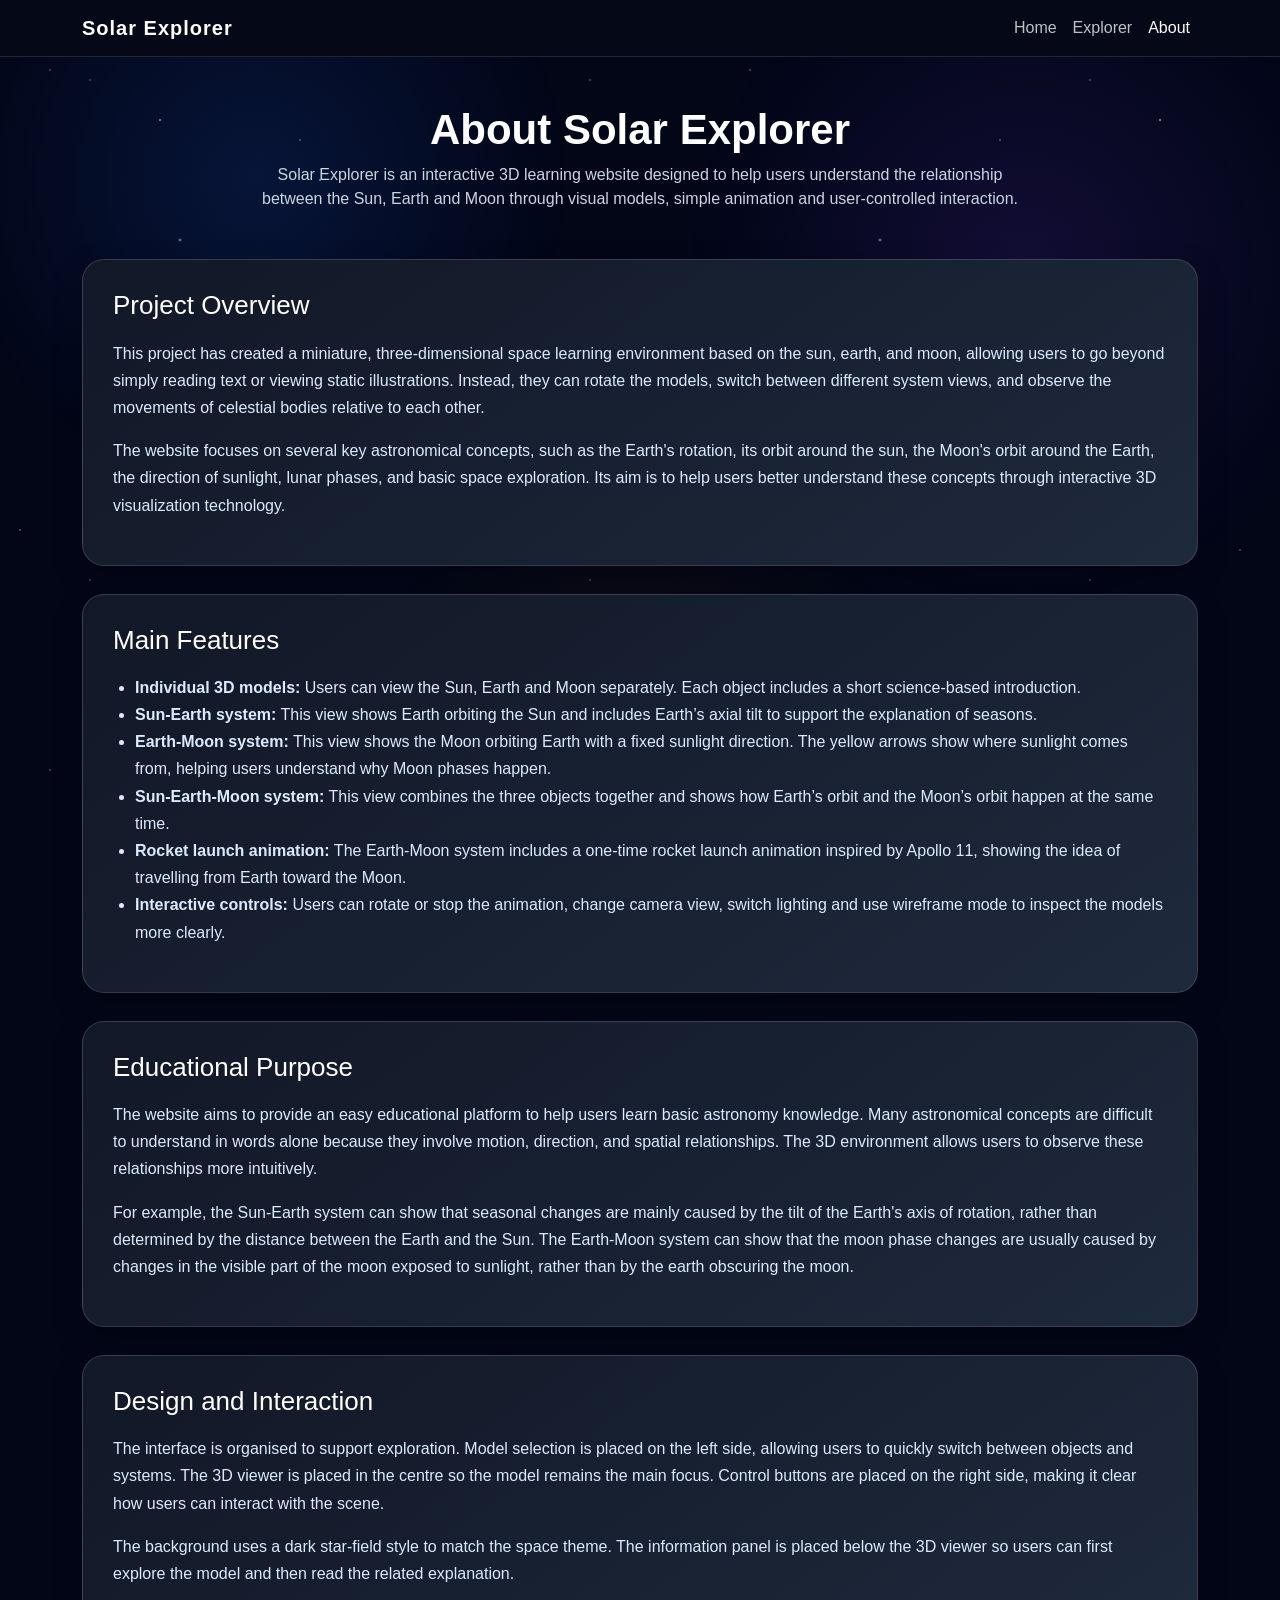
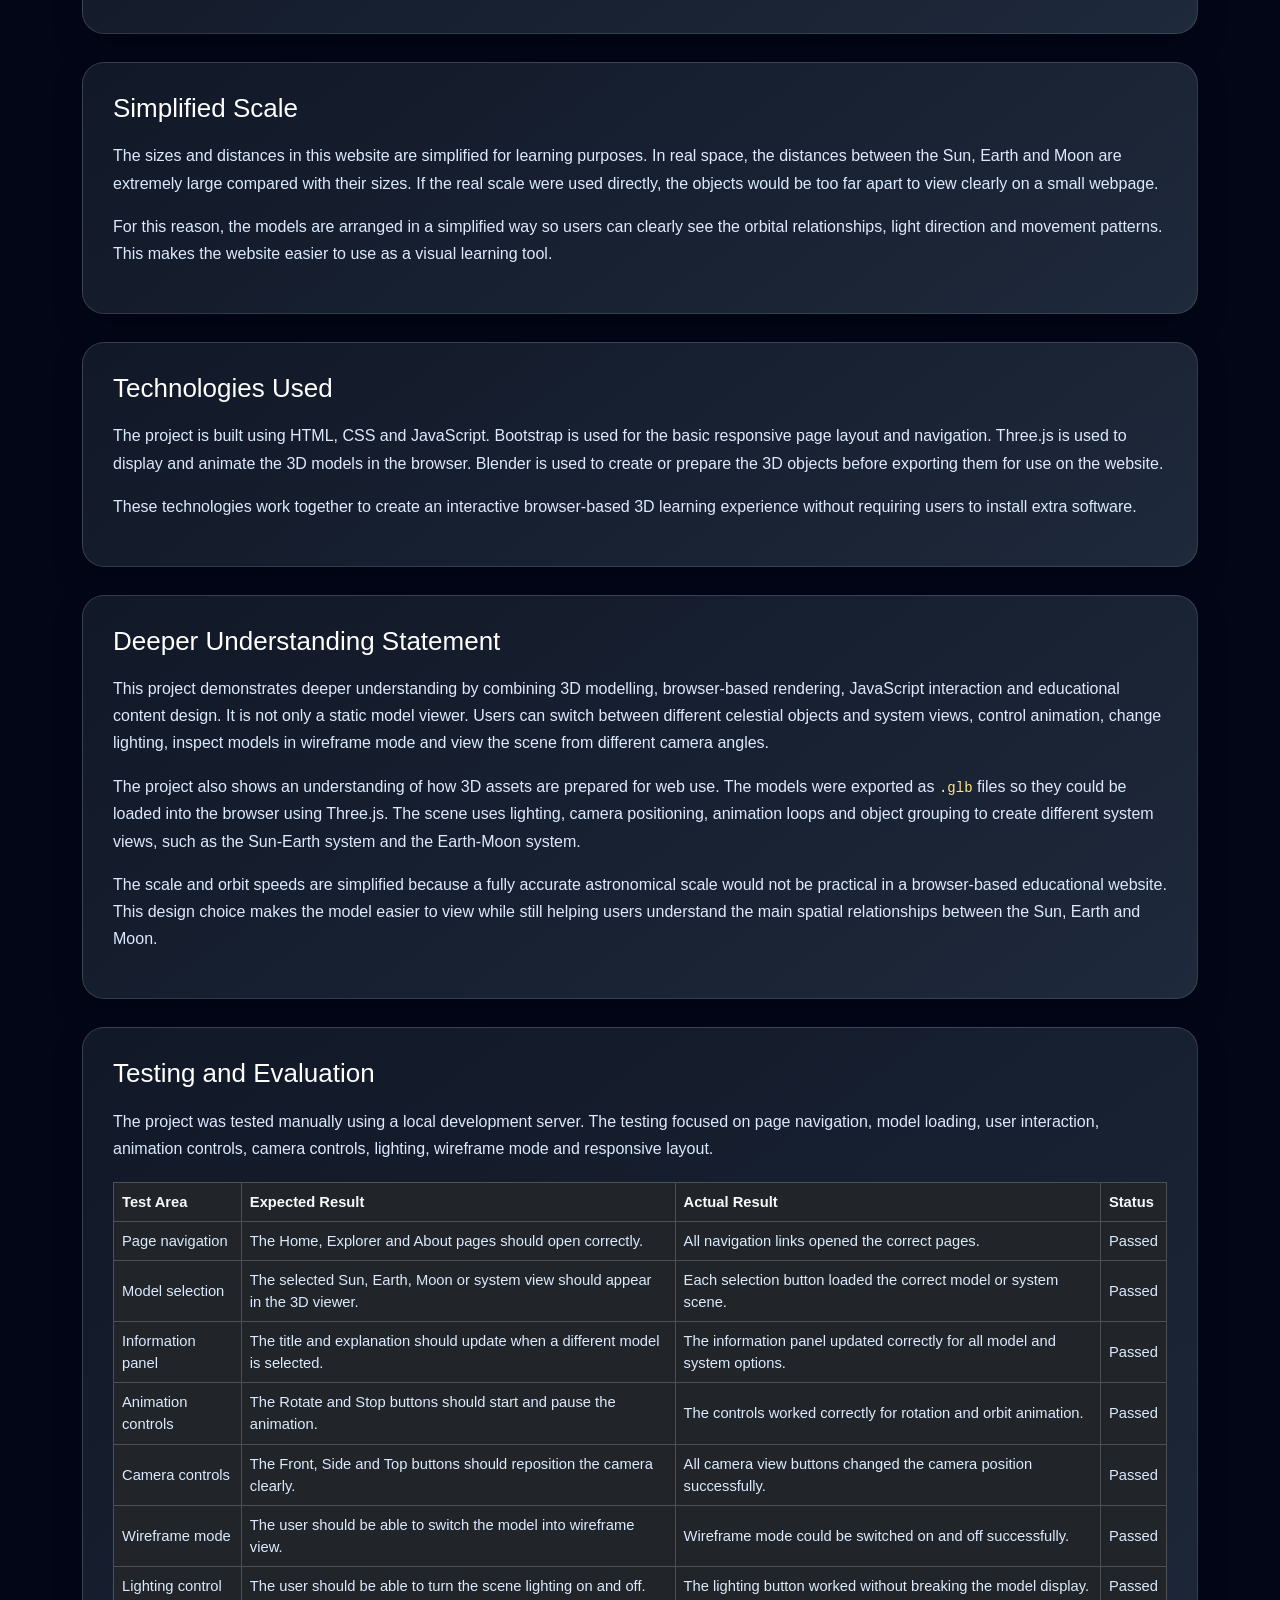
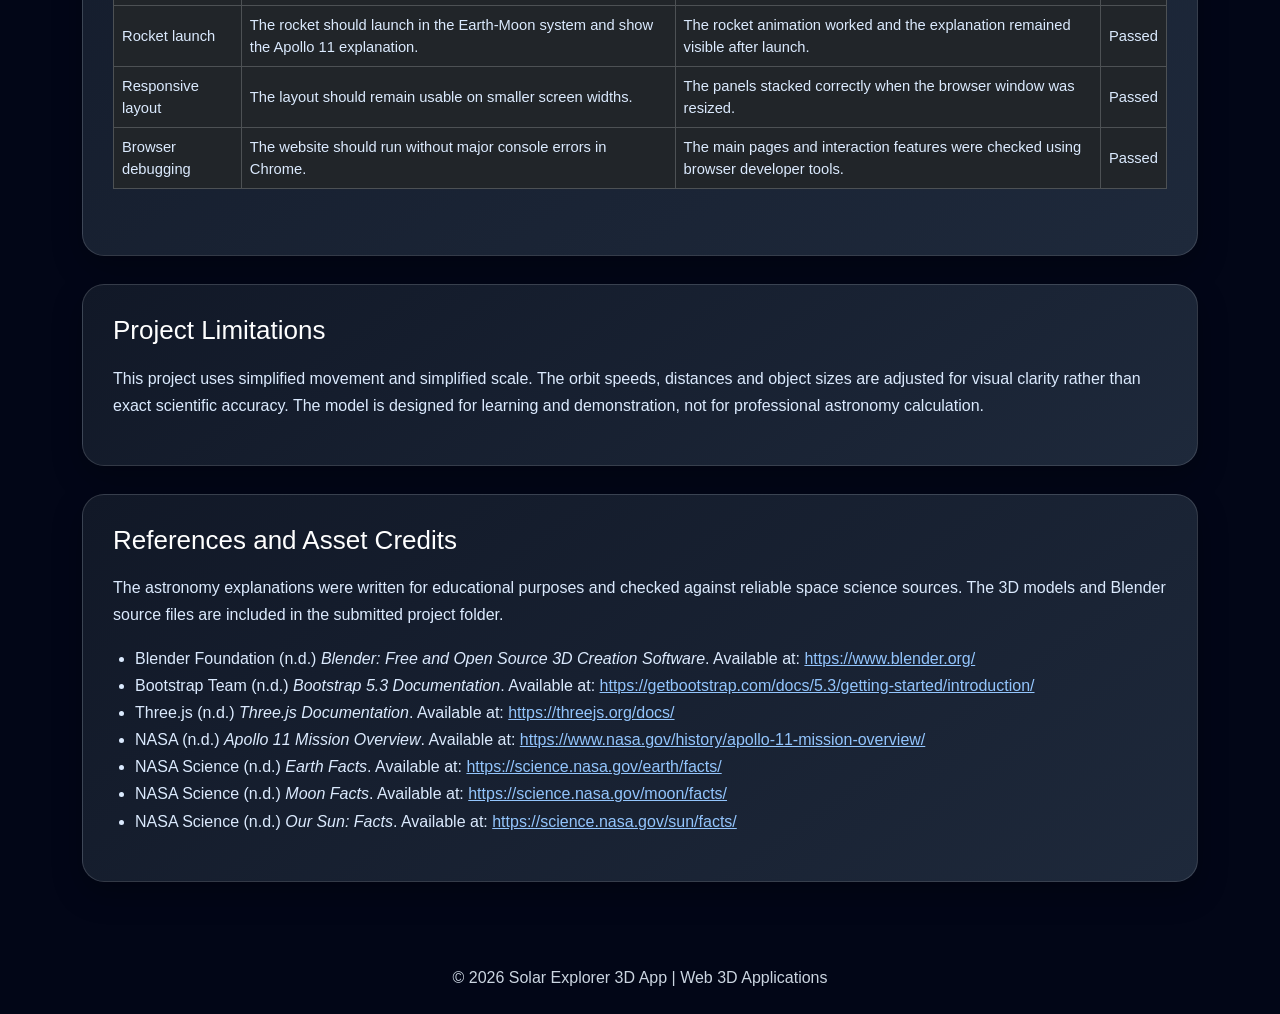
==== solar_explorer_3d_app/about.html @ 64f3943c "Add files via upload" ====
<!doctype html>
<html lang="en">
<head>
  <meta charset="utf-8">
  <meta name="viewport" content="width=device-width, initial-scale=1">
  <title>Solar Explorer - About</title>

  <link href="https://cdn.jsdelivr.net/npm/bootstrap@5.3.3/dist/css/bootstrap.min.css" rel="stylesheet">
  <link rel="stylesheet" href="css/style.css">
</head>

<body>

  <nav class="navbar navbar-expand-lg navbar-dark solar-navbar sticky-top">
    <div class="container">
      <a class="navbar-brand" href="index.html">Solar Explorer</a>

      <button class="navbar-toggler" type="button" data-bs-toggle="collapse" data-bs-target="#mainNavbar">
        <span class="navbar-toggler-icon"></span>
      </button>

      <div class="collapse navbar-collapse" id="mainNavbar">
        <ul class="navbar-nav ms-auto">
          <li class="nav-item">
            <a class="nav-link" href="index.html">Home</a>
          </li>

          <li class="nav-item">
            <a class="nav-link" href="explorer.html">Explorer</a>
          </li>

          <li class="nav-item">
            <a class="nav-link active" href="about.html">About</a>
          </li>
        </ul>
      </div>
    </div>
  </nav>

  <main class="container about-page my-5">

    <div class="text-center mb-5">
      <h1>About Solar Explorer</h1>

      <p class="section-intro">
        Solar Explorer is an interactive 3D learning website designed to help users understand
        the relationship between the Sun, Earth and Moon through visual models, simple animation
        and user-controlled interaction.
      </p>
    </div>

    <section class="about-section">
      <h2>Project Overview</h2>

      <p>
        This project has created a miniature, three-dimensional space learning environment based on the sun,
        earth, and moon, allowing users to go beyond simply reading text or viewing static illustrations.
        Instead, they can rotate the models, switch between different system views, and observe the movements
        of celestial bodies relative to each other.
      </p>

      <p>
        The website focuses on several key astronomical concepts, such as the Earth's rotation, its orbit
        around the sun, the Moon's orbit around the Earth, the direction of sunlight, lunar phases, and basic
        space exploration. Its aim is to help users better understand these concepts through interactive 3D
        visualization technology.
      </p>
    </section>

    <section class="about-section">
      <h2>Main Features</h2>

      <ul>
        <li>
          <strong>Individual 3D models:</strong> Users can view the Sun, Earth and Moon separately.
          Each object includes a short science-based introduction.
        </li>

        <li>
          <strong>Sun-Earth system:</strong> This view shows Earth orbiting the Sun and includes
          Earth’s axial tilt to support the explanation of seasons.
        </li>

        <li>
          <strong>Earth-Moon system:</strong> This view shows the Moon orbiting Earth with a fixed
          sunlight direction. The yellow arrows show where sunlight comes from, helping users understand
          why Moon phases happen.
        </li>

        <li>
          <strong>Sun-Earth-Moon system:</strong> This view combines the three objects together and
          shows how Earth’s orbit and the Moon’s orbit happen at the same time.
        </li>

        <li>
          <strong>Rocket launch animation:</strong> The Earth-Moon system includes a one-time rocket
          launch animation inspired by Apollo 11, showing the idea of travelling from Earth toward the Moon.
        </li>

        <li>
          <strong>Interactive controls:</strong> Users can rotate or stop the animation, change camera
          view, switch lighting and use wireframe mode to inspect the models more clearly.
        </li>
      </ul>
    </section>

    <section class="about-section">
      <h2>Educational Purpose</h2>

      <p>
        The website aims to provide an easy educational platform to help users learn basic astronomy knowledge.
        Many astronomical concepts are difficult to understand in words alone because they involve motion,
        direction, and spatial relationships. The 3D environment allows users to observe these relationships
        more intuitively.
      </p>

      <p>
        For example, the Sun-Earth system can show that seasonal changes are mainly caused by the tilt of the
        Earth's axis of rotation, rather than determined by the distance between the Earth and the Sun.
        The Earth-Moon system can show that the moon phase changes are usually caused by changes in the visible
        part of the moon exposed to sunlight, rather than by the earth obscuring the moon.
      </p>
    </section>

    <section class="about-section">
      <h2>Design and Interaction</h2>

      <p>
        The interface is organised to support exploration. Model selection is placed on the left side,
        allowing users to quickly switch between objects and systems. The 3D viewer is placed in the centre
        so the model remains the main focus. Control buttons are placed on the right side, making it clear
        how users can interact with the scene.
      </p>

      <p>
        The background uses a dark star-field style to match the space theme. The information panel is placed
        below the 3D viewer so users can first explore the model and then read the related explanation.
      </p>
    </section>

    <section class="about-section">
      <h2>Simplified Scale</h2>

      <p>
        The sizes and distances in this website are simplified for learning purposes. In real space, the
        distances between the Sun, Earth and Moon are extremely large compared with their sizes. If the real
        scale were used directly, the objects would be too far apart to view clearly on a small webpage.
      </p>

      <p>
        For this reason, the models are arranged in a simplified way so users can clearly see the orbital
        relationships, light direction and movement patterns. This makes the website easier to use as a
        visual learning tool.
      </p>
    </section>

    <section class="about-section">
      <h2>Technologies Used</h2>

      <p>
        The project is built using HTML, CSS and JavaScript. Bootstrap is used for the basic responsive page
        layout and navigation. Three.js is used to display and animate the 3D models in the browser. Blender
        is used to create or prepare the 3D objects before exporting them for use on the website.
      </p>

      <p>
        These technologies work together to create an interactive browser-based 3D learning experience without
        requiring users to install extra software.
      </p>
    </section>

    <section class="about-section">
      <h2>Deeper Understanding Statement</h2>

      <p>
        This project demonstrates deeper understanding by combining 3D modelling, browser-based rendering,
        JavaScript interaction and educational content design. It is not only a static model viewer. Users can
        switch between different celestial objects and system views, control animation, change lighting, inspect
        models in wireframe mode and view the scene from different camera angles.
      </p>

      <p>
        The project also shows an understanding of how 3D assets are prepared for web use.
        The models were exported as <code>.glb</code> files so they could be loaded into the browser using
        Three.js. The scene uses lighting, camera positioning, animation loops and object grouping to create
        different system views, such as the Sun-Earth system and the Earth-Moon system.
      </p>

      <p>
        The scale and orbit speeds are simplified because a fully accurate astronomical scale would not be practical
        in a browser-based educational website. This design choice makes the model easier to view while still helping
        users understand the main spatial relationships between the Sun, Earth and Moon.
      </p>
    </section>

    <section class="about-section">
      <h2>Testing and Evaluation</h2>

      <p>
        The project was tested manually using a local development server. The testing focused on page navigation,
        model loading, user interaction, animation controls, camera controls, lighting, wireframe mode and
        responsive layout.
      </p>

      <div class="table-responsive testing-table">
        <table class="table table-dark table-bordered align-middle">
          <thead>
            <tr>
              <th>Test Area</th>
              <th>Expected Result</th>
              <th>Actual Result</th>
              <th>Status</th>
            </tr>
          </thead>

          <tbody>
            <tr>
              <td>Page navigation</td>
              <td>The Home, Explorer and About pages should open correctly.</td>
              <td>All navigation links opened the correct pages.</td>
              <td>Passed</td>
            </tr>

            <tr>
              <td>Model selection</td>
              <td>The selected Sun, Earth, Moon or system view should appear in the 3D viewer.</td>
              <td>Each selection button loaded the correct model or system scene.</td>
              <td>Passed</td>
            </tr>

            <tr>
              <td>Information panel</td>
              <td>The title and explanation should update when a different model is selected.</td>
              <td>The information panel updated correctly for all model and system options.</td>
              <td>Passed</td>
            </tr>

            <tr>
              <td>Animation controls</td>
              <td>The Rotate and Stop buttons should start and pause the animation.</td>
              <td>The controls worked correctly for rotation and orbit animation.</td>
              <td>Passed</td>
            </tr>

            <tr>
              <td>Camera controls</td>
              <td>The Front, Side and Top buttons should reposition the camera clearly.</td>
              <td>All camera view buttons changed the camera position successfully.</td>
              <td>Passed</td>
            </tr>

            <tr>
              <td>Wireframe mode</td>
              <td>The user should be able to switch the model into wireframe view.</td>
              <td>Wireframe mode could be switched on and off successfully.</td>
              <td>Passed</td>
            </tr>

            <tr>
              <td>Lighting control</td>
              <td>The user should be able to turn the scene lighting on and off.</td>
              <td>The lighting button worked without breaking the model display.</td>
              <td>Passed</td>
            </tr>

            <tr>
              <td>Rocket launch</td>
              <td>The rocket should launch in the Earth-Moon system and show the Apollo 11 explanation.</td>
              <td>The rocket animation worked and the explanation remained visible after launch.</td>
              <td>Passed</td>
            </tr>

            <tr>
              <td>Responsive layout</td>
              <td>The layout should remain usable on smaller screen widths.</td>
              <td>The panels stacked correctly when the browser window was resized.</td>
              <td>Passed</td>
            </tr>

            <tr>
              <td>Browser debugging</td>
              <td>The website should run without major console errors in Chrome.</td>
              <td>The main pages and interaction features were checked using browser developer tools.</td>
              <td>Passed</td>
            </tr>
          </tbody>
        </table>
      </div>
    </section>

    <section class="about-section">
      <h2>Project Limitations</h2>

      <p>
        This project uses simplified movement and simplified scale. The orbit speeds, distances and object sizes
        are adjusted for visual clarity rather than exact scientific accuracy. The model is designed for learning
        and demonstration, not for professional astronomy calculation.
      </p>
    </section>

    <section class="about-section">
      <h2>References and Asset Credits</h2>

      <p>
        The astronomy explanations were written for educational purposes and checked against reliable space science
        sources. The 3D models and Blender source files are included in the submitted project folder.
      </p>

      <ul>
        <li>
          Blender Foundation (n.d.) <em>Blender: Free and Open Source 3D Creation Software</em>.
          Available at:
          <a href="https://www.blender.org/" target="_blank" rel="noopener">https://www.blender.org/</a>
        </li>

        <li>
          Bootstrap Team (n.d.) <em>Bootstrap 5.3 Documentation</em>.
          Available at:
          <a href="https://getbootstrap.com/docs/5.3/getting-started/introduction/" target="_blank" rel="noopener">https://getbootstrap.com/docs/5.3/getting-started/introduction/</a>
        </li>

        <li>
          Three.js (n.d.) <em>Three.js Documentation</em>.
          Available at:
          <a href="https://threejs.org/docs/" target="_blank" rel="noopener">https://threejs.org/docs/</a>
        </li>

        <li>
          NASA (n.d.) <em>Apollo 11 Mission Overview</em>.
          Available at:
          <a href="https://www.nasa.gov/history/apollo-11-mission-overview/" target="_blank" rel="noopener">https://www.nasa.gov/history/apollo-11-mission-overview/</a>
        </li>

        <li>
          NASA Science (n.d.) <em>Earth Facts</em>.
          Available at:
          <a href="https://science.nasa.gov/earth/facts/" target="_blank" rel="noopener">https://science.nasa.gov/earth/facts/</a>
        </li>

        <li>
          NASA Science (n.d.) <em>Moon Facts</em>.
          Available at:
          <a href="https://science.nasa.gov/moon/facts/" target="_blank" rel="noopener">https://science.nasa.gov/moon/facts/</a>
        </li>

        <li>
          NASA Science (n.d.) <em>Our Sun: Facts</em>.
          Available at:
          <a href="https://science.nasa.gov/sun/facts/" target="_blank" rel="noopener">https://science.nasa.gov/sun/facts/</a>
        </li>
      </ul>
    </section>

  </main>

  <footer class="footer text-center">
    <p>© 2026 Solar Explorer 3D App | Web 3D Applications</p>
  </footer>

  <script src="https://cdn.jsdelivr.net/npm/bootstrap@5.3.3/dist/js/bootstrap.bundle.min.js"></script>
</body>
</html>
---- solar_explorer_3d_app/css/style.css ----
body {
  margin: 0;
  min-height: 100vh;
  background-color: #020617 !important;
  background-image:
    radial-gradient(1px 1px at 20px 30px, rgba(255, 255, 255, 0.9), transparent),
    radial-gradient(1px 1px at 90px 80px, rgba(255, 255, 255, 0.7), transparent),
    radial-gradient(1.5px 1.5px at 160px 120px, rgba(255, 255, 255, 0.85), transparent),
    radial-gradient(1px 1px at 240px 50px, rgba(255, 255, 255, 0.65), transparent),
    radial-gradient(1.5px 1.5px at 320px 180px, rgba(255, 255, 255, 0.8), transparent);
  background-size: 500px 500px;
  background-attachment: fixed;
  color: #ffffff !important;
  font-family: Arial, Helvetica, sans-serif;
  overflow-x: hidden;
  position: relative;
}

body::before {
  content: "";
  position: fixed;
  inset: 0;
  pointer-events: none;
  z-index: -2;
  background-image:
    radial-gradient(1px 1px at 50px 70px, rgba(255, 255, 255, 0.75), transparent),
    radial-gradient(2px 2px at 180px 240px, rgba(255, 255, 255, 0.6), transparent),
    radial-gradient(1px 1px at 300px 140px, rgba(255, 255, 255, 0.85), transparent),
    radial-gradient(1.5px 1.5px at 460px 260px, rgba(255, 255, 255, 0.7), transparent);
  background-size: 700px 700px;
  animation: starsMove 80s linear infinite;
}

body::after {
  content: "";
  position: fixed;
  inset: 0;
  pointer-events: none;
  z-index: -1;
  background:
    radial-gradient(circle at 20% 20%, rgba(37, 99, 235, 0.16), transparent 25%),
    radial-gradient(circle at 80% 30%, rgba(124, 58, 237, 0.14), transparent 28%),
    radial-gradient(circle at 50% 85%, rgba(249, 115, 22, 0.08), transparent 30%);
}

@keyframes starsMove {
  from {
    background-position: 0 0;
  }

  to {
    background-position: 700px 700px;
  }
}

.navbar,
main,
footer,
.hero-section,
.explorer-page,
.about-page,
.explorer-layout,
.side-panel,
.viewer-panel,
.model-info-section,
.about-section,
.feature-card,
.hero-card {
  position: relative;
  z-index: 1;
}

.solar-navbar {
  background-color: #050816 !important;
  border-bottom: 1px solid rgba(255, 255, 255, 0.12);
  z-index: 9999;
}

.navbar-brand {
  font-weight: bold;
  letter-spacing: 1px;
  color: #ffffff !important;
}

.navbar-nav .nav-link {
  color: rgba(255, 255, 255, 0.75) !important;
}

.navbar-nav .nav-link:hover,
.navbar-nav .nav-link.active {
  color: #ffffff !important;
}

.hero-section {
  min-height: 520px;
  background:
    radial-gradient(circle at 20% 30%, rgba(255, 174, 0, 0.32), transparent 22%),
    radial-gradient(circle at 75% 25%, rgba(67, 97, 238, 0.32), transparent 20%),
    linear-gradient(135deg, #050816, #111827 55%, #1e1b4b);
  display: flex;
  align-items: center;
  padding: 80px 0;
}

.hero-section h1 {
  font-size: 52px;
  font-weight: bold;
  margin-bottom: 20px;
  color: #ffffff;
}

.hero-section p {
  font-size: 19px;
  line-height: 1.6;
  max-width: 650px;
  color: #dbeafe;
}

.hero-card {
  background-color: rgba(255, 255, 255, 0.08);
  border: 1px solid rgba(255, 255, 255, 0.22);
  border-radius: 24px;
  padding: 40px;
  text-align: center;
  backdrop-filter: blur(8px);
  box-shadow: 0 20px 40px rgba(0, 0, 0, 0.35);
}

.hero-card h2 {
  font-size: 28px;
  margin-bottom: 25px;
  color: #ffffff;
}

.hero-card p {
  margin: 10px 0;
  font-size: 17px;
  color: #dbeafe;
}

.section-intro {
  color: #cbd5e1 !important;
  max-width: 760px;
  margin: 0 auto;
}

.feature-card {
  background: linear-gradient(145deg, #111827, #1e293b);
  color: #ffffff;
  min-height: 260px;
  border: 1px solid rgba(255, 255, 255, 0.12);
  border-radius: 22px;
  box-shadow: 0 12px 30px rgba(0, 0, 0, 0.25);
}

.feature-card .card-body {
  padding: 28px;
}

.feature-card h3 {
  font-size: 26px;
  margin-bottom: 18px;
  color: #ffffff;
}

.feature-card p {
  color: #dbeafe;
  line-height: 1.6;
}

.large-card {
  min-height: 230px;
}

.btn-primary {
  background-color: #2563eb;
  border-color: #2563eb;
}

.btn-primary:hover {
  background-color: #1d4ed8;
  border-color: #1d4ed8;
}

.footer {
  background-color: #020617;
  color: #cbd5e1;
  padding: 24px;
  margin-top: 60px;
}

.footer p {
  margin: 0;
}

.explorer-page {
  color: #ffffff !important;
}

.explorer-page h1 {
  font-size: 42px;
  font-weight: bold;
  color: #ffffff !important;
}

.explorer-page h2,
.explorer-page h3 {
  color: #ffffff !important;
}

.explorer-layout {
  display: grid;
  grid-template-columns: 230px minmax(0, 1fr) 230px;
  gap: 24px;
  align-items: stretch;
  margin-top: 32px;
}

.side-panel {
  background: linear-gradient(145deg, #111827, #1e293b);
  border: 1px solid rgba(255, 255, 255, 0.14);
  border-radius: 22px;
  padding: 24px;
  color: #ffffff;
  box-shadow: 0 12px 30px rgba(0, 0, 0, 0.25);
}

.side-panel h2 {
  font-size: 22px;
  margin-bottom: 18px;
  color: #ffffff;
}

.viewer-panel {
  background: linear-gradient(145deg, #020617, #111827);
  border: 1px solid rgba(255, 255, 255, 0.16);
  border-radius: 24px;
  padding: 18px;
  min-height: 580px;
  box-shadow: 0 15px 40px rgba(0, 0, 0, 0.35);
}

#three-container {
  position: relative;
  width: 100%;
  min-height: 540px;
  height: 540px;
  border-radius: 18px;
  background:
    radial-gradient(circle at center, rgba(255, 174, 0, 0.18), transparent 18%),
    radial-gradient(circle at 70% 40%, rgba(59, 130, 246, 0.16), transparent 12%),
    linear-gradient(135deg, #020617, #0f172a 60%, #1e1b4b);
  overflow: hidden;
  display: flex;
  align-items: center;
  justify-content: center;
}

.viewer-placeholder-text {
  position: absolute;
  bottom: 25px;
  color: #cbd5e1;
  font-size: 16px;
}

.placeholder-orbit {
  position: relative;
  width: 280px;
  height: 280px;
  border: 1px dashed rgba(255, 255, 255, 0.25);
  border-radius: 50%;
}

.sun-dot {
  position: absolute;
  width: 70px;
  height: 70px;
  background: radial-gradient(circle, #fde68a, #f97316);
  border-radius: 50%;
  top: 105px;
  left: 105px;
  box-shadow: 0 0 45px rgba(249, 115, 22, 0.9);
}

.earth-dot {
  position: absolute;
  width: 34px;
  height: 34px;
  background: radial-gradient(circle, #93c5fd, #2563eb);
  border-radius: 50%;
  top: 35px;
  right: 35px;
}

.moon-dot {
  position: absolute;
  width: 16px;
  height: 16px;
  background: #d1d5db;
  border-radius: 50%;
  top: 20px;
  right: 18px;
}

.button-group {
  display: flex;
  flex-wrap: wrap;
  gap: 12px;
}

.vertical-buttons {
  display: flex;
  flex-direction: column;
  gap: 12px;
}

.control-btn {
  width: auto;
  border: 1px solid rgba(148, 163, 184, 0.45);
  background: rgba(30, 41, 59, 0.92);
  color: #ffffff;
  border-radius: 14px;
  padding: 11px 14px;
  font-size: 15px;
  cursor: pointer;
  transition: 0.2s ease;
}

.vertical-buttons .control-btn {
  width: 100%;
  text-align: left;
}

.right-panel .control-btn {
  text-align: center;
}

.control-btn:hover {
  background: rgba(37, 99, 235, 0.75);
  border-color: #60a5fa;
  color: #ffffff;
}

.control-btn.active {
  background: linear-gradient(135deg, #2563eb, #7c3aed);
  border-color: #93c5fd;
  color: #ffffff;
}

.model-info-section {
  background: linear-gradient(145deg, #111827, #1e293b);
  border: 1px solid rgba(255, 255, 255, 0.14);
  border-radius: 22px;
  padding: 30px;
  color: #ffffff;
  box-shadow: 0 12px 30px rgba(0, 0, 0, 0.25);
}

.model-info-section h2 {
  font-size: 28px;
  margin-bottom: 16px;
  color: #ffffff;
}

.model-info-section h3 {
  font-size: 21px;
  margin-top: 20px;
  margin-bottom: 12px;
  color: #ffffff;
}

.model-info-section p {
  color: #dbeafe;
  line-height: 1.7;
  font-size: 16px;
}

.model-info-section hr {
  border-color: rgba(255, 255, 255, 0.18);
  margin: 24px 0;
}

.about-page h1 {
  font-size: 42px;
  font-weight: bold;
  color: #ffffff;
}

.about-section {
  background: linear-gradient(145deg, #111827, #1e293b);
  border: 1px solid rgba(255, 255, 255, 0.14);
  border-radius: 22px;
  padding: 30px;
  margin-bottom: 28px;
  color: #ffffff;
  box-shadow: 0 12px 30px rgba(0, 0, 0, 0.25);
}

.about-section h2 {
  font-size: 26px;
  margin-bottom: 18px;
  color: #ffffff;
}

.about-section p,
.about-section li {
  color: #dbeafe;
  line-height: 1.7;
  font-size: 16px;
}

.about-section ul {
  padding-left: 22px;
}

.about-section a {
  color: #93c5fd;
  word-break: break-word;
}

.about-section a:hover {
  color: #bfdbfe;
}

.about-section code {
  color: #fde68a;
}

.testing-table {
  margin-top: 20px;
  margin-bottom: 20px;
}

.testing-table table {
  font-size: 0.92rem;
}

.testing-table th {
  color: #f8fafc;
}

.testing-table td {
  color: #dbeafe;
  vertical-align: middle;
}

.explorer-page::before,
.about-page::before {
  content: "";
  position: fixed;
  top: 12%;
  left: -120px;
  width: 120px;
  height: 2px;
  pointer-events: none;
  z-index: 0;
  background: linear-gradient(90deg, transparent, rgba(255, 255, 255, 0.9), transparent);
  opacity: 0;
  transform: rotate(-18deg);
  animation: shootingStar 8s ease-in-out infinite;
}

@keyframes shootingStar {
  0% {
    transform: translateX(0) translateY(0) rotate(-18deg);
    opacity: 0;
  }

  8% {
    opacity: 1;
  }

  18% {
    transform: translateX(120vw) translateY(260px) rotate(-18deg);
    opacity: 0;
  }

  100% {
    opacity: 0;
  }
}

@media (max-width: 1200px) {
  .explorer-layout {
    grid-template-columns: 200px minmax(0, 1fr) 200px;
    gap: 18px;
  }

  .side-panel {
    padding: 20px;
  }
}

@media (max-width: 992px) {
  .explorer-layout {
    grid-template-columns: 1fr;
  }

  .left-panel {
    order: 1;
  }

  .viewer-panel {
    order: 2;
  }

  .right-panel {
    order: 3;
  }

  #three-container {
    height: 460px;
    min-height: 460px;
  }

  .vertical-buttons .control-btn {
    text-align: center;
  }
}

@media (max-width: 768px) {
  .hero-section {
    padding: 55px 0;
  }

  .hero-section h1 {
    font-size: 36px;
  }

  .hero-section p {
    font-size: 16px;
  }

  .hero-card {
    margin-top: 35px;
  }

  .explorer-page h1,
  .about-page h1 {
    font-size: 34px;
  }

  .viewer-panel {
    min-height: 380px;
  }

  #three-container {
    height: 340px;
    min-height: 340px;
  }

  .placeholder-orbit {
    width: 220px;
    height: 220px;
  }

  .sun-dot {
    width: 55px;
    height: 55px;
    top: 82px;
    left: 82px;
  }

  .model-info-section,
  .about-section {
    padding: 24px;
  }
}
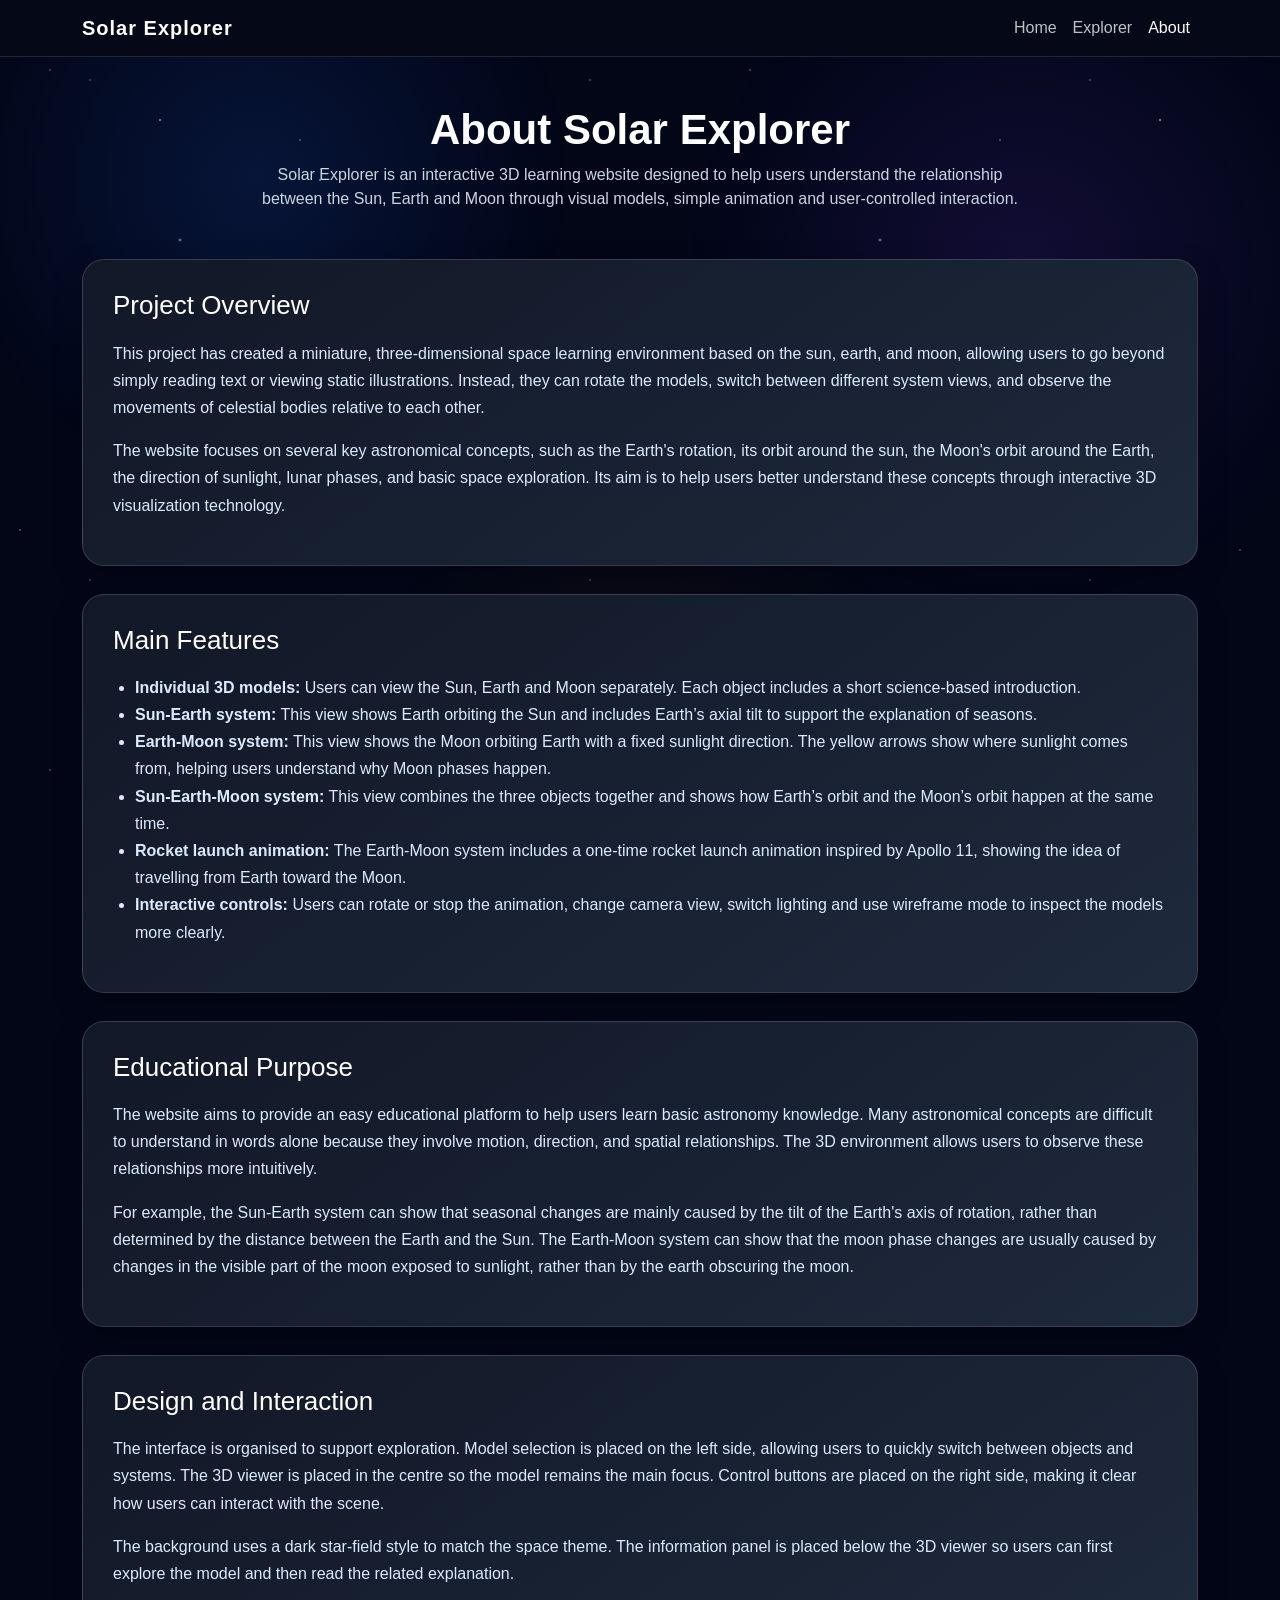
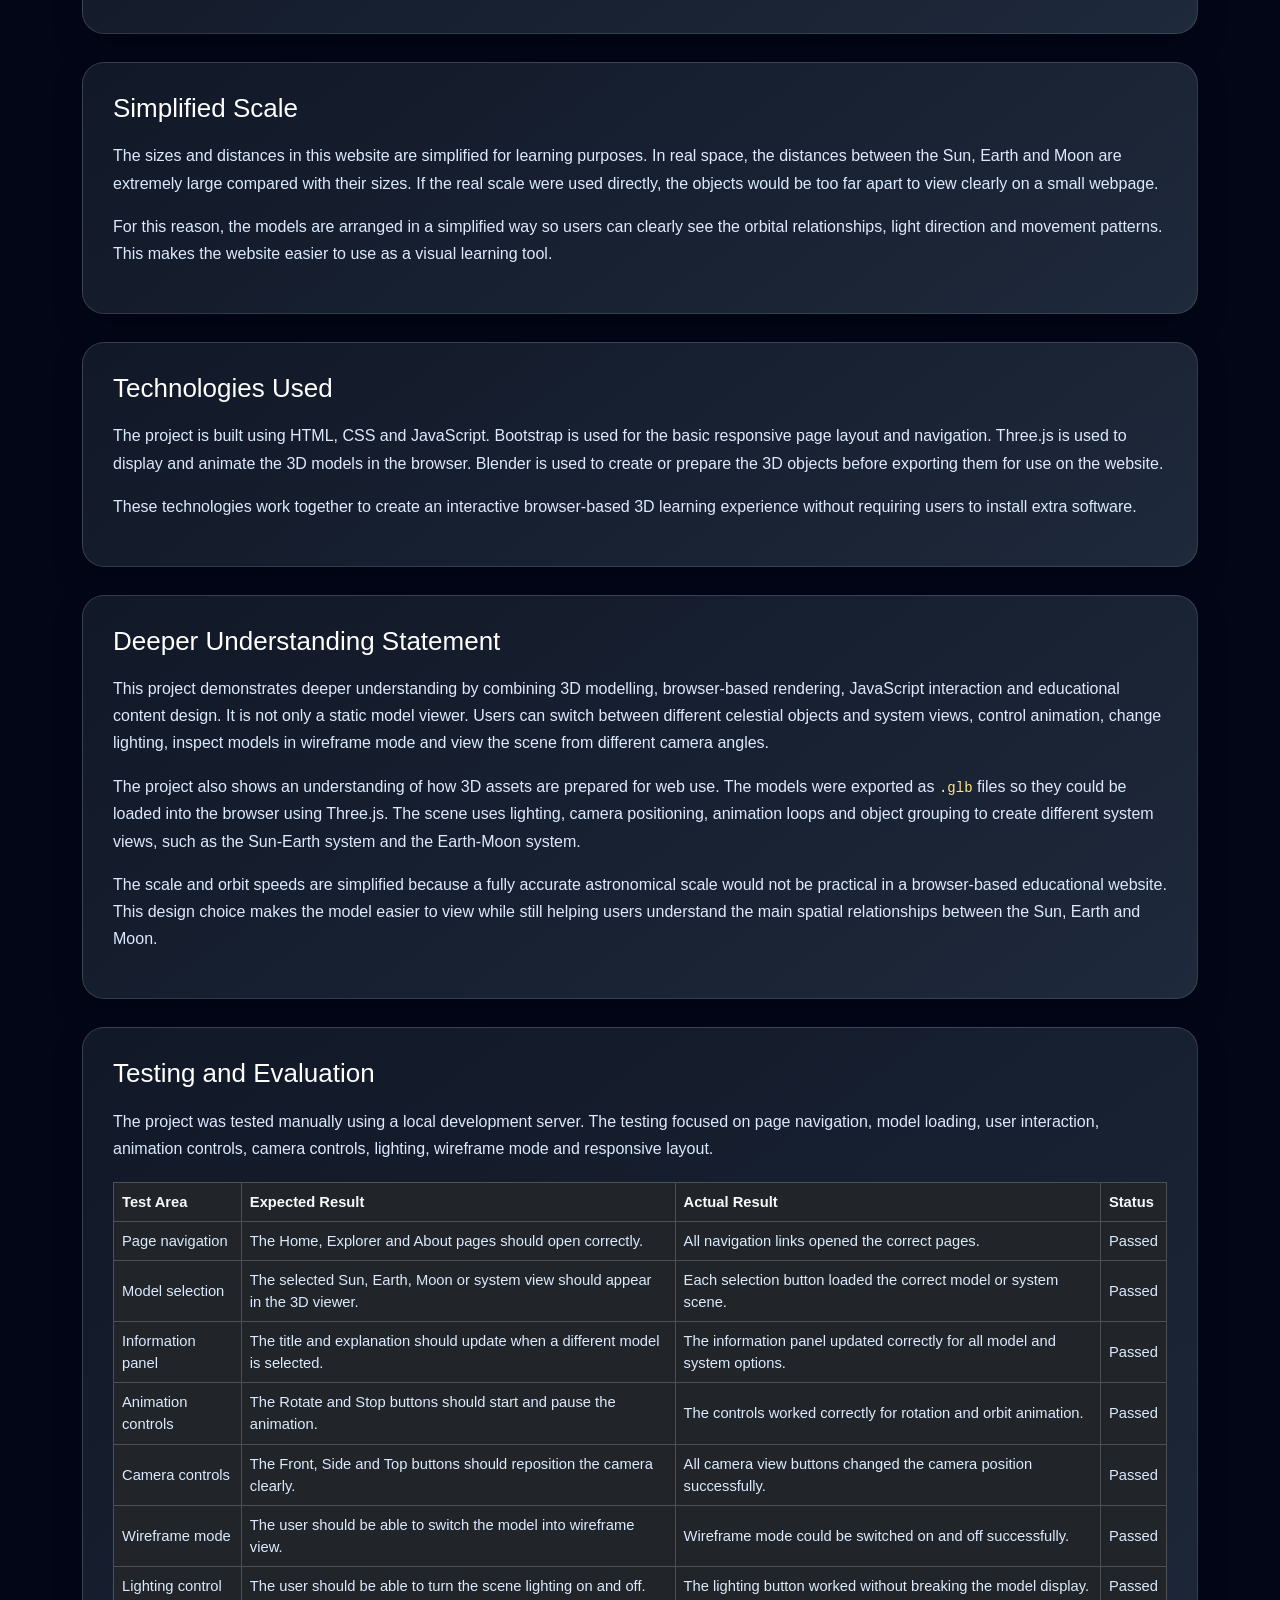
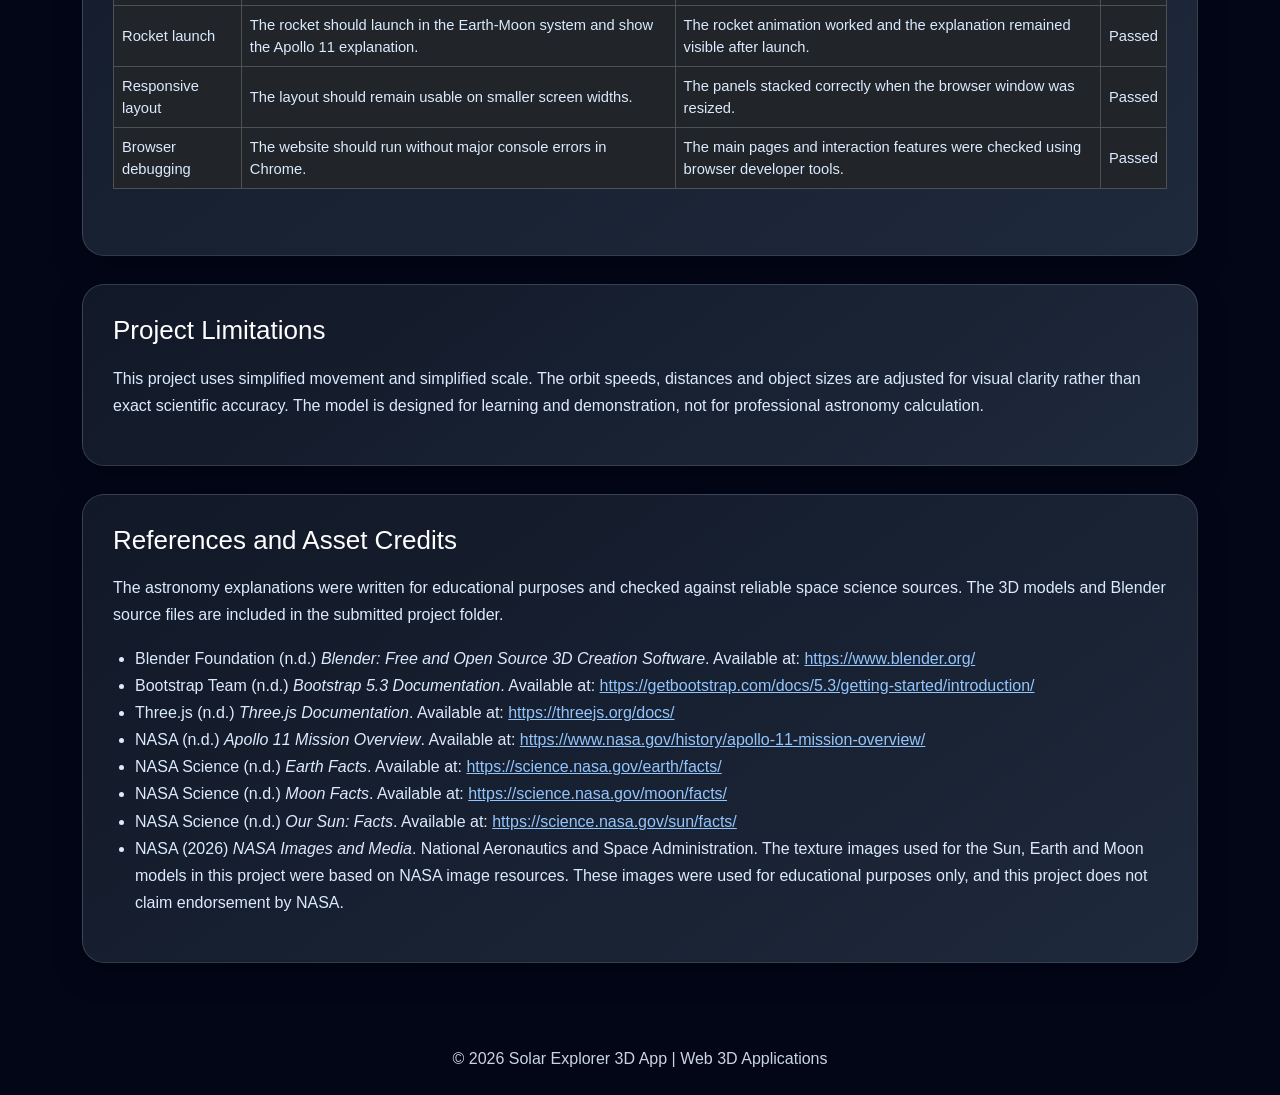
==== commit eaa5f942: "Update about.html with NASA image citation Added a citation for NASA images and media used in the pr" ====
--- a/solar_explorer_3d_app/about.html
+++ b/solar_explorer_3d_app/about.html
@@ -348,6 +348,12 @@
           Available at:
           <a href="https://science.nasa.gov/sun/facts/" target="_blank" rel="noopener">https://science.nasa.gov/sun/facts/</a>
         </li>
+
+        <li>
+          NASA (2026) <em>NASA Images and Media</em>. National Aeronautics and Space Administration. 
+          The texture images used for the Sun, Earth and Moon models in this project were based on NASA image resources. 
+          These images were used for educational purposes only, and this project does not claim endorsement by NASA.
+       </li>
       </ul>
     </section>
 
@@ -359,4 +365,4 @@
 
   <script src="https://cdn.jsdelivr.net/npm/bootstrap@5.3.3/dist/js/bootstrap.bundle.min.js"></script>
 </body>
-</html>+</html>
